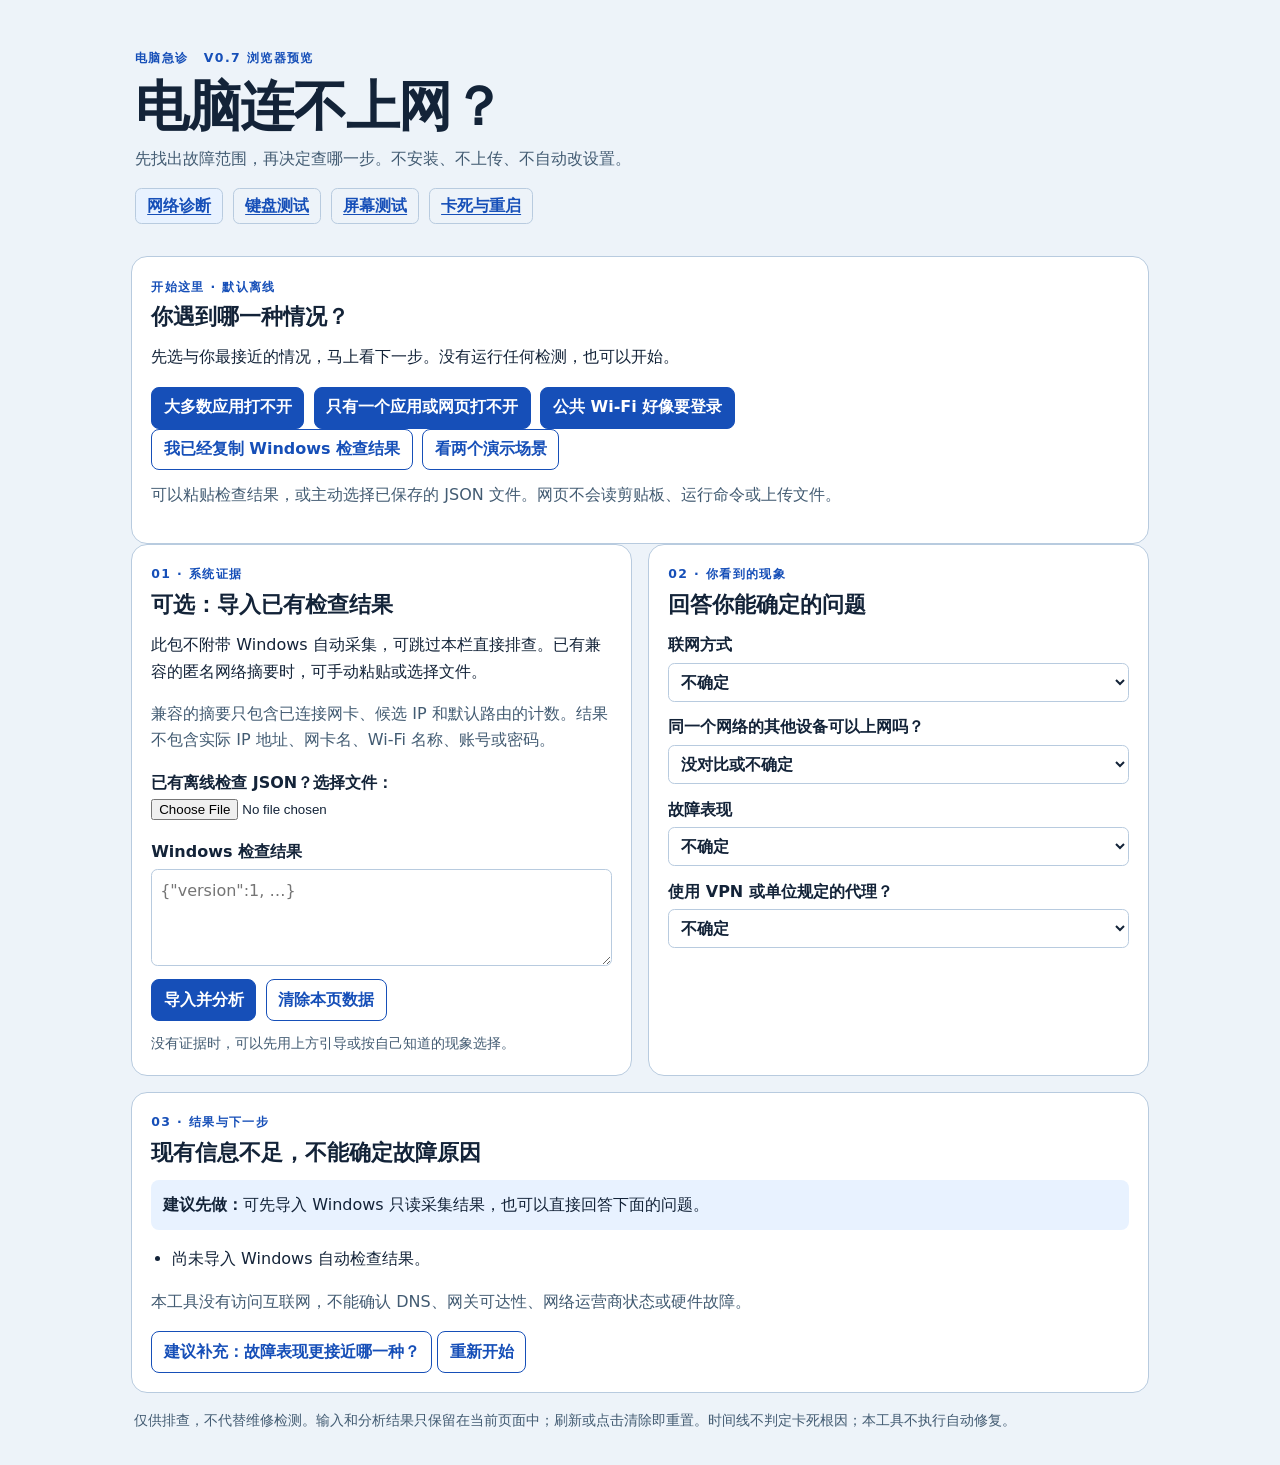
==== index.html @ 85d08fdd "Publish Computer Clinic v0.7 offline browser preview" ====
<!doctype html>
<html lang="zh-CN">
<head>
  <meta charset="utf-8">
  <meta name="viewport" content="width=device-width, initial-scale=1">
  <meta http-equiv="Content-Security-Policy" content="default-src 'none'; script-src 'self'; style-src 'self'; base-uri 'none'; form-action 'none'; connect-src 'none'">
  <meta name="referrer" content="no-referrer">
  <title>电脑急诊 · 网络诊断</title>
  <link rel="stylesheet" href="clinic.css">
  <script defer src="local-json.js"></script>
  <script defer src="diagnosis.js"></script>
  <script defer src="clinic.js"></script>
</head>
<body>
<div class="shell">
  <header>
    <p class="eyebrow">电脑急诊 <span>V0.7 浏览器预览</span></p>
    <h1>电脑连不上网？</h1>
    <p class="intro">先找出故障范围，再决定查哪一步。不安装、不上传、不自动改设置。</p>
    <nav aria-label="离线工具">
      <a aria-current="page" href="index.html">网络诊断</a>
      <a href="keyboard/index.html">键盘测试</a>
      <a href="display/index.html">屏幕测试</a>
      <a href="freeze/index.html">卡死与重启</a>
    </nav>
  </header>
  <noscript><p class="panel">本工具需要浏览器中的 JavaScript。没有网络也可以运行。</p></noscript>
  <main>
    <section class="panel" aria-labelledby="quick-title">
      <p class="eyebrow">开始这里 · 默认离线</p>
      <h2 id="quick-title" tabindex="-1">你遇到哪一种情况？</h2>
      <p>先选与你最接近的情况，马上看下一步。没有运行任何检测，也可以开始。</p>
      <div class="actions">
        <button type="button" id="quick-all">大多数应用打不开</button>
        <button type="button" id="quick-one">只有一个应用或网页打不开</button>
        <button type="button" id="quick-portal">公共 Wi-Fi 好像要登录</button>
      </div>
      <div class="actions">
        <button type="button" id="quick-paste" class="secondary">我已经复制 Windows 检查结果</button>
        <button type="button" id="quick-demo" class="secondary">看两个演示场景</button>
      </div>
      <p id="quick-feedback" role="status" class="message"></p>
      <p class="subtle">可以粘贴检查结果，或主动选择已保存的 JSON 文件。网页不会读剪贴板、运行命令或上传文件。</p>
    </section>
    <div class="grid">
      <section class="panel" aria-labelledby="evidence-title">
        <p class="eyebrow">01 · 系统证据</p>
        <h2 id="evidence-title">可选：导入已有检查结果</h2>
        <p>此包不附带 Windows 自动采集，可跳过本栏直接排查。已有兼容的匿名网络摘要时，可手动粘贴或选择文件。</p>
        <p class="subtle">兼容的摘要只包含已连接网卡、候选 IP 和默认路由的计数。结果不包含实际 IP 地址、网卡名、Wi-Fi 名称、账号或密码。</p>
        <p><label for="snapshot-file">已有离线检查 JSON？选择文件：</label>
        <input type="file" id="snapshot-file" accept=".json,application/json" aria-describedby="message"></p>
        <label for="snapshot">Windows 检查结果</label>
        <textarea id="snapshot" rows="3" maxlength="4000" spellcheck="false" autocomplete="off" placeholder='{"version":1, …}' aria-describedby="message"></textarea>
        <div class="actions">
          <button type="button" id="load">导入并分析</button>
          <button type="button" id="clear" class="secondary">清除本页数据</button>
        </div>
        <p class="message" id="message" role="status" aria-live="polite">没有证据时，也可以用右侧选项开始。</p>
      </section>
      <section class="panel" aria-labelledby="context-title">
        <p class="eyebrow">02 · 你看到的现象</p>
        <h2 id="context-title">回答你能确定的问题</h2>
        <div class="fields">
          <label>联网方式<select id="path"><option value="unknown">不确定</option><option value="wifi">无线 Wi-Fi</option><option value="ethernet">有线网线</option></select></label>
          <label>同一个网络的其他设备可以上网吗？<select id="other"><option value="unknown">没对比或不确定</option><option value="yes">可以</option><option value="no">不可以</option></select></label>
          <label>故障表现<select id="scope"><option value="unknown">不确定</option><option value="all">所有或大多数应用都失败</option><option value="one">只有一个应用或网站失败</option><option value="local">只有本机网页（localhost / 127.0.0.1）打不开</option><option value="portal">像是公共 Wi-Fi 要登录</option></select></label>
          <label>使用 VPN 或单位规定的代理？<select id="vpn"><option value="unknown">不确定</option><option value="yes">是</option><option value="no">否</option></select></label>
        </div>
      </section>
    </div>
    <section class="panel results" aria-labelledby="result-title">
      <p class="eyebrow">03 · 结果与下一步</p>
      <div id="result" aria-live="polite" aria-atomic="true">
        <h2 id="result-title" tabindex="-1">现有信息不足，不能确定故障原因</h2>
        <p class="next"><strong>建议先做：</strong><span id="next"></span></p>
        <ul id="findings"></ul>
        <p id="demo-status" hidden></p>
        <p class="subtle" id="limits">本工具没有访问互联网。</p>
      </div>
      <button type="button" class="secondary" id="follow">定位到建议补充的问题</button>
      <button type="button" class="secondary" id="redo">重新开始</button>
    </section>
  </main>
  <footer>仅供排查，不代替维修检测。输入和分析结果只保留在当前页面中；刷新或点击清除即重置。时间线不判定卡死根因；本工具不执行自动修复。</footer>
</div>
</body>
</html>
---- clinic.css ----
:root{color-scheme:light dark;--page:#edf3f9;--card:#fff;--ink:#132338;--muted:#425b72;--line:#b8cbdf;--accent:#164fb8;--btn:#fff;--hint:#e8f2ff;--bad:#a11b29}
@media(prefers-color-scheme:dark){:root{--page:#111d2b;--card:#19293b;--ink:#f1f6fd;--muted:#bfd2e6;--line:#51677d;--accent:#8abaff;--btn:#0b2142;--hint:#213957;--bad:#ffabb4}}
*{box-sizing:border-box}body{margin:0;background:var(--page);color:var(--ink);font:16px/1.65 system-ui,"Microsoft YaHei",sans-serif}.shell{width:min(1050px,100%);padding:2rem 1rem;margin:auto}header{margin:0 0 1rem;padding:1rem .25rem}h1,h2,p{margin-top:0}h1{font-size:clamp(2rem,5vw,3.4rem);line-height:1.15;letter-spacing:-.025em;margin:.45rem 0}.intro,.subtle,footer{color:var(--muted)}.eyebrow{color:var(--accent);font-size:.78rem;font-weight:800;letter-spacing:.11em;margin:0 0 .4rem}.eyebrow span{margin-left:.6rem}h2{font-size:1.35rem;line-height:1.3;margin-bottom:.8rem}
.grid{display:grid;grid-template-columns:1fr 1fr;gap:1rem}.panel{background:var(--card);border:1px solid var(--line);padding:1.2rem;border-radius:1rem;min-width:0}.results{margin-top:1rem}.next{background:var(--hint);padding:.75rem;border-radius:.5rem}ul{padding-inline-start:1.3em}.actions,nav{display:flex;flex-wrap:wrap;gap:.6rem}nav a{color:var(--accent);font-weight:700;padding:.25rem .7rem;border:1px solid var(--line);border-radius:.4rem;text-underline-offset:.2em}nav a[aria-current]{background:var(--hint)}
label{font-weight:650;display:block}textarea,select,button{font:inherit}textarea,select{display:block;width:100%;max-width:100%;background:var(--card);color:var(--ink);padding:.5rem;border:1px solid var(--line);border-radius:.4rem;margin:.25rem 0 .8rem}textarea{resize:vertical;overflow-wrap:anywhere}button{background:var(--accent);color:var(--btn);border:1px solid var(--accent);border-radius:.5rem;padding:.42rem .72rem;font-weight:700;cursor:pointer;max-width:100%;text-align:left}.secondary{background:transparent;color:var(--accent)}button:focus-visible,a:focus-visible,textarea:focus-visible,select:focus-visible{outline:3px solid var(--accent);outline-offset:3px}
.message{font-size:.9rem;margin:.7rem 0 0;color:var(--muted)}.message.error{color:var(--bad)}footer{font-size:.9rem;margin:1rem .2rem 0}code{font-size:.9em}@media(max-width:700px){.grid{grid-template-columns:1fr}.shell{padding:1rem .75rem}.panel{padding:1rem}}
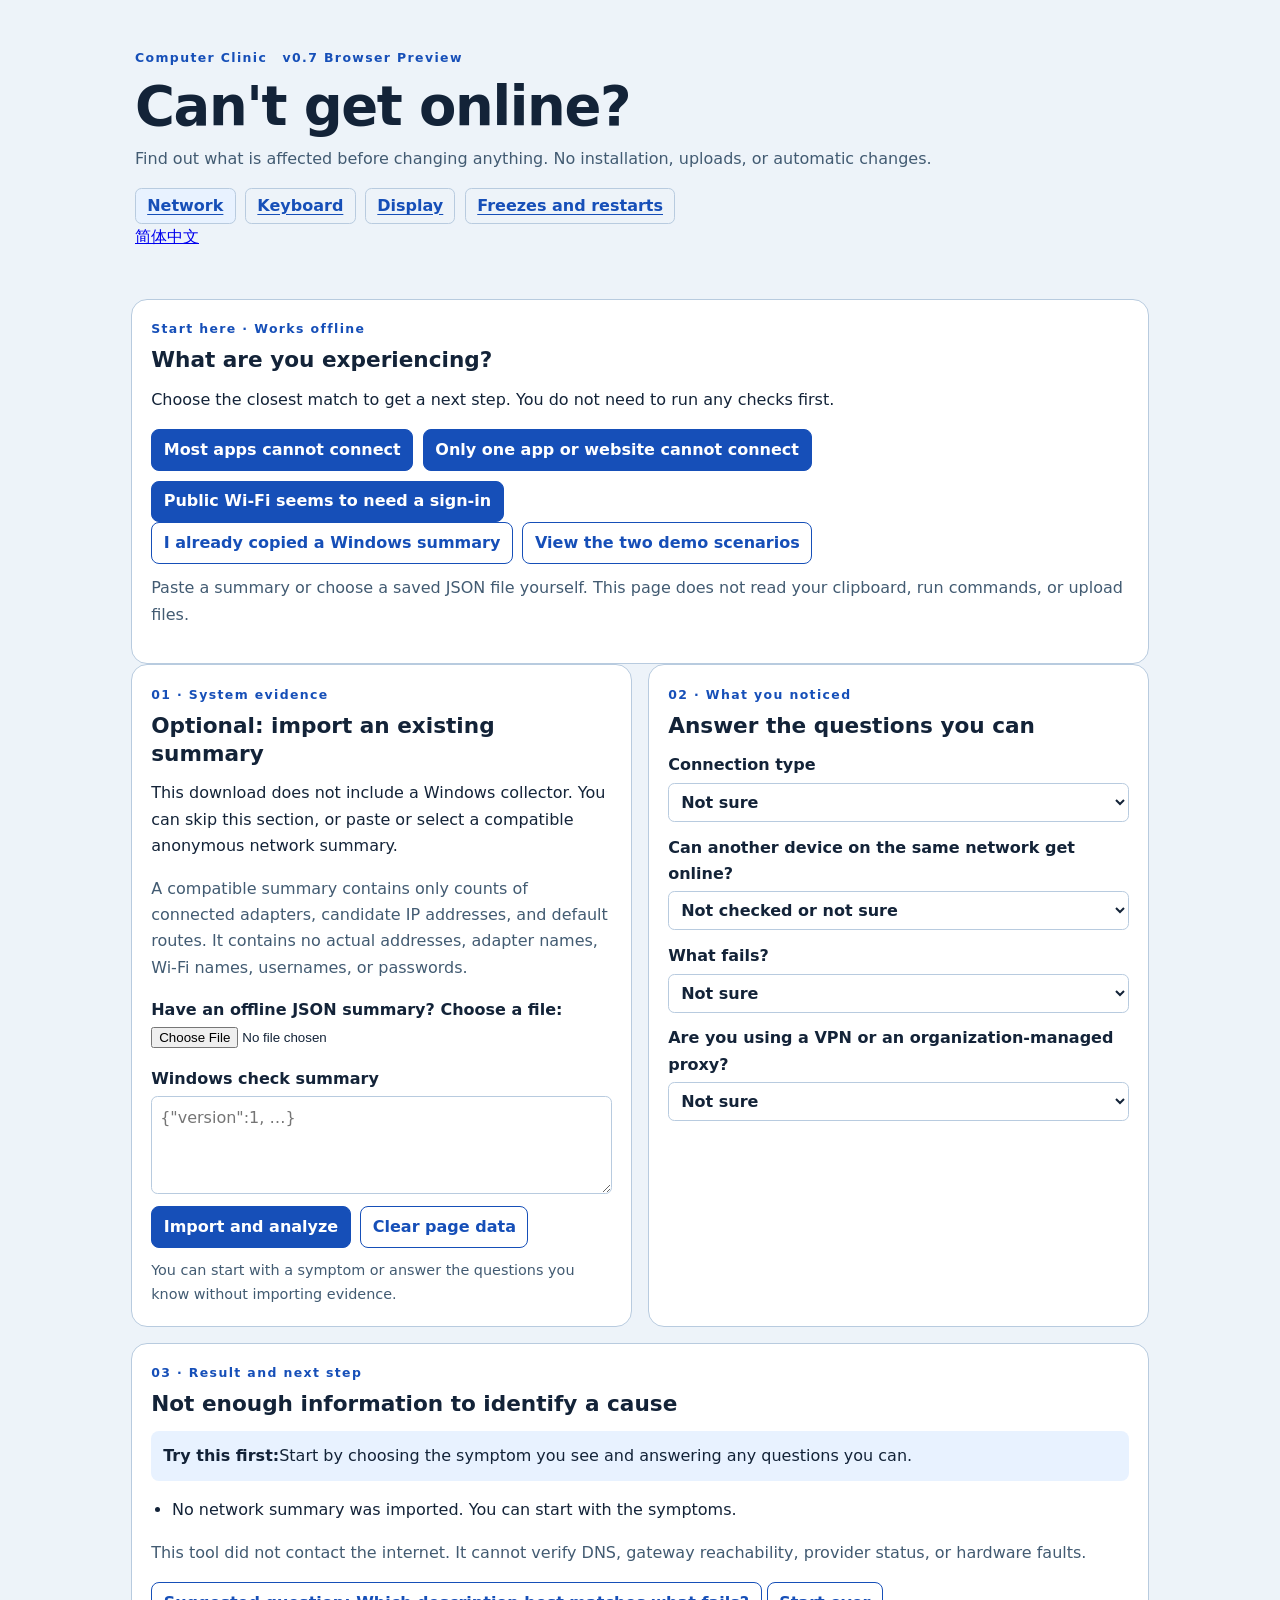
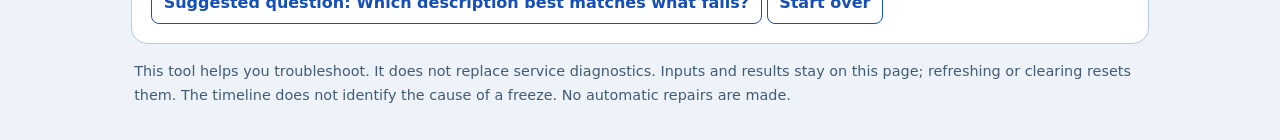
==== commit 95cb071a: "Make the offline tools bilingual with English as the default" ====
--- a/index.html
+++ b/index.html
@@ -1,11 +1,11 @@
 <!doctype html>
-<html lang="zh-CN">
+<html lang="en">
 <head>
   <meta charset="utf-8">
   <meta name="viewport" content="width=device-width, initial-scale=1">
-  <meta http-equiv="Content-Security-Policy" content="default-src 'none'; script-src 'self'; style-src 'self'; base-uri 'none'; form-action 'none'; connect-src 'none'">
+  <meta http-equiv="Content-Security-Policy" content="default-src 'none'; script-src 'self' file:; style-src 'self' file:; base-uri 'none'; form-action 'none'; connect-src 'none'">
   <meta name="referrer" content="no-referrer">
-  <title>电脑急诊 · 网络诊断</title>
+  <title>Computer Clinic · Network</title>
   <link rel="stylesheet" href="clinic.css">
   <script defer src="local-json.js"></script>
   <script defer src="diagnosis.js"></script>
@@ -14,75 +14,76 @@
 <body>
 <div class="shell">
   <header>
-    <p class="eyebrow">电脑急诊 <span>V0.7 浏览器预览</span></p>
-    <h1>电脑连不上网？</h1>
-    <p class="intro">先找出故障范围，再决定查哪一步。不安装、不上传、不自动改设置。</p>
-    <nav aria-label="离线工具">
-      <a aria-current="page" href="index.html">网络诊断</a>
-      <a href="keyboard/index.html">键盘测试</a>
-      <a href="display/index.html">屏幕测试</a>
-      <a href="freeze/index.html">卡死与重启</a>
+    <p class="eyebrow">Computer Clinic <span>v0.7 Browser Preview</span></p>
+    <h1>Can't get online?</h1>
+    <p class="intro">Find out what is affected before changing anything. No installation, uploads, or automatic changes.</p>
+    <nav aria-label="Offline tools">
+      <a aria-current="page" href="index.html">Network</a>
+      <a href="keyboard/index.html">Keyboard</a>
+      <a href="display/index.html">Display</a>
+      <a href="freeze/index.html">Freezes and restarts</a>
     </nav>
+    <p><a href="zh/index.html" lang="zh-CN" hreflang="zh-CN">简体中文</a></p>
   </header>
-  <noscript><p class="panel">本工具需要浏览器中的 JavaScript。没有网络也可以运行。</p></noscript>
+  <noscript><p class="panel">This tool needs JavaScript in your browser. It can run without internet access.</p></noscript>
   <main>
     <section class="panel" aria-labelledby="quick-title">
-      <p class="eyebrow">开始这里 · 默认离线</p>
-      <h2 id="quick-title" tabindex="-1">你遇到哪一种情况？</h2>
-      <p>先选与你最接近的情况，马上看下一步。没有运行任何检测，也可以开始。</p>
+      <p class="eyebrow">Start here · Works offline</p>
+      <h2 id="quick-title" tabindex="-1">What are you experiencing?</h2>
+      <p>Choose the closest match to get a next step. You do not need to run any checks first.</p>
       <div class="actions">
-        <button type="button" id="quick-all">大多数应用打不开</button>
-        <button type="button" id="quick-one">只有一个应用或网页打不开</button>
-        <button type="button" id="quick-portal">公共 Wi-Fi 好像要登录</button>
+        <button type="button" id="quick-all">Most apps cannot connect</button>
+        <button type="button" id="quick-one">Only one app or website cannot connect</button>
+        <button type="button" id="quick-portal">Public Wi-Fi seems to need a sign-in</button>
       </div>
       <div class="actions">
-        <button type="button" id="quick-paste" class="secondary">我已经复制 Windows 检查结果</button>
-        <button type="button" id="quick-demo" class="secondary">看两个演示场景</button>
+        <button type="button" id="quick-paste" class="secondary">I already copied a Windows summary</button>
+        <button type="button" id="quick-demo" class="secondary">View the two demo scenarios</button>
       </div>
       <p id="quick-feedback" role="status" class="message"></p>
-      <p class="subtle">可以粘贴检查结果，或主动选择已保存的 JSON 文件。网页不会读剪贴板、运行命令或上传文件。</p>
+      <p class="subtle">Paste a summary or choose a saved JSON file yourself. This page does not read your clipboard, run commands, or upload files.</p>
     </section>
     <div class="grid">
       <section class="panel" aria-labelledby="evidence-title">
-        <p class="eyebrow">01 · 系统证据</p>
-        <h2 id="evidence-title">可选：导入已有检查结果</h2>
-        <p>此包不附带 Windows 自动采集，可跳过本栏直接排查。已有兼容的匿名网络摘要时，可手动粘贴或选择文件。</p>
-        <p class="subtle">兼容的摘要只包含已连接网卡、候选 IP 和默认路由的计数。结果不包含实际 IP 地址、网卡名、Wi-Fi 名称、账号或密码。</p>
-        <p><label for="snapshot-file">已有离线检查 JSON？选择文件：</label>
+        <p class="eyebrow">01 · System evidence</p>
+        <h2 id="evidence-title">Optional: import an existing summary</h2>
+        <p>This download does not include a Windows collector. You can skip this section, or paste or select a compatible anonymous network summary.</p>
+        <p class="subtle">A compatible summary contains only counts of connected adapters, candidate IP addresses, and default routes. It contains no actual addresses, adapter names, Wi-Fi names, usernames, or passwords.</p>
+        <p><label for="snapshot-file">Have an offline JSON summary? Choose a file:</label>
         <input type="file" id="snapshot-file" accept=".json,application/json" aria-describedby="message"></p>
-        <label for="snapshot">Windows 检查结果</label>
+        <label for="snapshot">Windows check summary</label>
         <textarea id="snapshot" rows="3" maxlength="4000" spellcheck="false" autocomplete="off" placeholder='{"version":1, …}' aria-describedby="message"></textarea>
         <div class="actions">
-          <button type="button" id="load">导入并分析</button>
-          <button type="button" id="clear" class="secondary">清除本页数据</button>
+          <button type="button" id="load">Import and analyze</button>
+          <button type="button" id="clear" class="secondary">Clear page data</button>
         </div>
-        <p class="message" id="message" role="status" aria-live="polite">没有证据时，也可以用右侧选项开始。</p>
+        <p class="message" id="message" role="status" aria-live="polite">You can start with the symptom choices without importing anything.</p>
       </section>
       <section class="panel" aria-labelledby="context-title">
-        <p class="eyebrow">02 · 你看到的现象</p>
-        <h2 id="context-title">回答你能确定的问题</h2>
+        <p class="eyebrow">02 · What you noticed</p>
+        <h2 id="context-title">Answer the questions you can</h2>
         <div class="fields">
-          <label>联网方式<select id="path"><option value="unknown">不确定</option><option value="wifi">无线 Wi-Fi</option><option value="ethernet">有线网线</option></select></label>
-          <label>同一个网络的其他设备可以上网吗？<select id="other"><option value="unknown">没对比或不确定</option><option value="yes">可以</option><option value="no">不可以</option></select></label>
-          <label>故障表现<select id="scope"><option value="unknown">不确定</option><option value="all">所有或大多数应用都失败</option><option value="one">只有一个应用或网站失败</option><option value="local">只有本机网页（localhost / 127.0.0.1）打不开</option><option value="portal">像是公共 Wi-Fi 要登录</option></select></label>
-          <label>使用 VPN 或单位规定的代理？<select id="vpn"><option value="unknown">不确定</option><option value="yes">是</option><option value="no">否</option></select></label>
+          <label>Connection type<select id="path"><option value="unknown">Not sure</option><option value="wifi">Wi-Fi</option><option value="ethernet">Ethernet</option></select></label>
+          <label>Can another device on the same network get online?<select id="other"><option value="unknown">Not checked or not sure</option><option value="yes">Yes</option><option value="no">No</option></select></label>
+          <label>What fails?<select id="scope"><option value="unknown">Not sure</option><option value="all">All or most apps fail</option><option value="one">Only one app or website fails</option><option value="local">Only a local page (localhost / 127.0.0.1) fails</option><option value="portal">Public Wi-Fi seems to require sign-in</option></select></label>
+          <label>Are you using a VPN or an organization-managed proxy?<select id="vpn"><option value="unknown">Not sure</option><option value="yes">Yes</option><option value="no">No</option></select></label>
         </div>
       </section>
     </div>
     <section class="panel results" aria-labelledby="result-title">
-      <p class="eyebrow">03 · 结果与下一步</p>
+      <p class="eyebrow">03 · Result and next step</p>
       <div id="result" aria-live="polite" aria-atomic="true">
-        <h2 id="result-title" tabindex="-1">现有信息不足，不能确定故障原因</h2>
-        <p class="next"><strong>建议先做：</strong><span id="next"></span></p>
+        <h2 id="result-title" tabindex="-1">Not enough information to identify a cause</h2>
+        <p class="next"><strong>Try this first:</strong><span id="next"></span></p>
         <ul id="findings"></ul>
         <p id="demo-status" hidden></p>
-        <p class="subtle" id="limits">本工具没有访问互联网。</p>
+        <p class="subtle" id="limits">This tool has not contacted the internet.</p>
       </div>
-      <button type="button" class="secondary" id="follow">定位到建议补充的问题</button>
-      <button type="button" class="secondary" id="redo">重新开始</button>
+      <button type="button" class="secondary" id="follow">Go to the suggested question</button>
+      <button type="button" class="secondary" id="redo">Start over</button>
     </section>
   </main>
-  <footer>仅供排查，不代替维修检测。输入和分析结果只保留在当前页面中；刷新或点击清除即重置。时间线不判定卡死根因；本工具不执行自动修复。</footer>
+  <footer>This tool helps you troubleshoot. It does not replace service diagnostics. Inputs and results stay on this page; refreshing or clearing resets them. The timeline does not identify the cause of a freeze. No automatic repairs are made.</footer>
 </div>
 </body>
 </html>
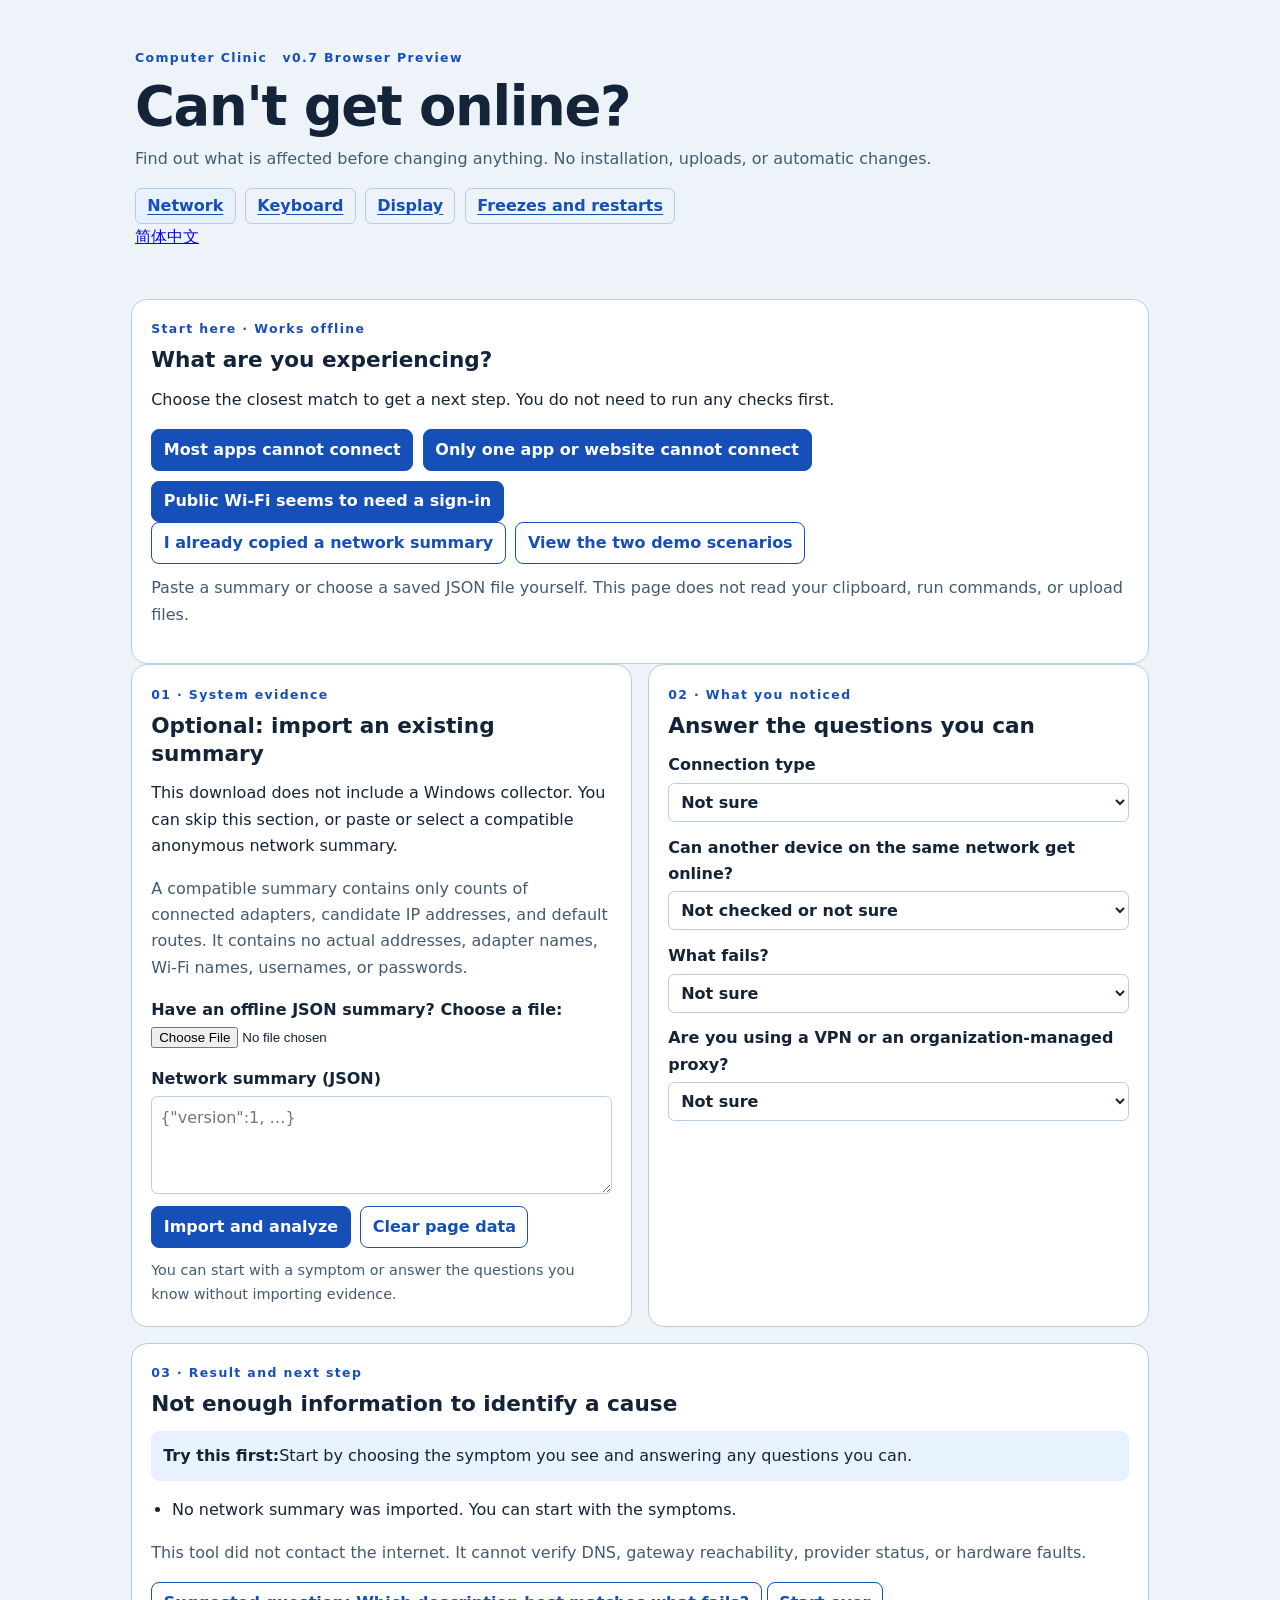
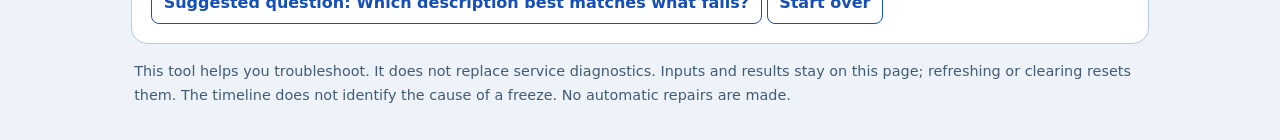
==== commit b170b8cc: "Add bilingual Linux guidance for offline diagnostics" ====
--- a/index.html
+++ b/index.html
@@ -37,7 +37,7 @@
         <button type="button" id="quick-portal">Public Wi-Fi seems to need a sign-in</button>
       </div>
       <div class="actions">
-        <button type="button" id="quick-paste" class="secondary">I already copied a Windows summary</button>
+        <button type="button" id="quick-paste" class="secondary">I already copied a network summary</button>
         <button type="button" id="quick-demo" class="secondary">View the two demo scenarios</button>
       </div>
       <p id="quick-feedback" role="status" class="message"></p>
@@ -51,7 +51,7 @@
         <p class="subtle">A compatible summary contains only counts of connected adapters, candidate IP addresses, and default routes. It contains no actual addresses, adapter names, Wi-Fi names, usernames, or passwords.</p>
         <p><label for="snapshot-file">Have an offline JSON summary? Choose a file:</label>
         <input type="file" id="snapshot-file" accept=".json,application/json" aria-describedby="message"></p>
-        <label for="snapshot">Windows check summary</label>
+        <label for="snapshot">Network summary (JSON)</label>
         <textarea id="snapshot" rows="3" maxlength="4000" spellcheck="false" autocomplete="off" placeholder='{"version":1, …}' aria-describedby="message"></textarea>
         <div class="actions">
           <button type="button" id="load">Import and analyze</button>
